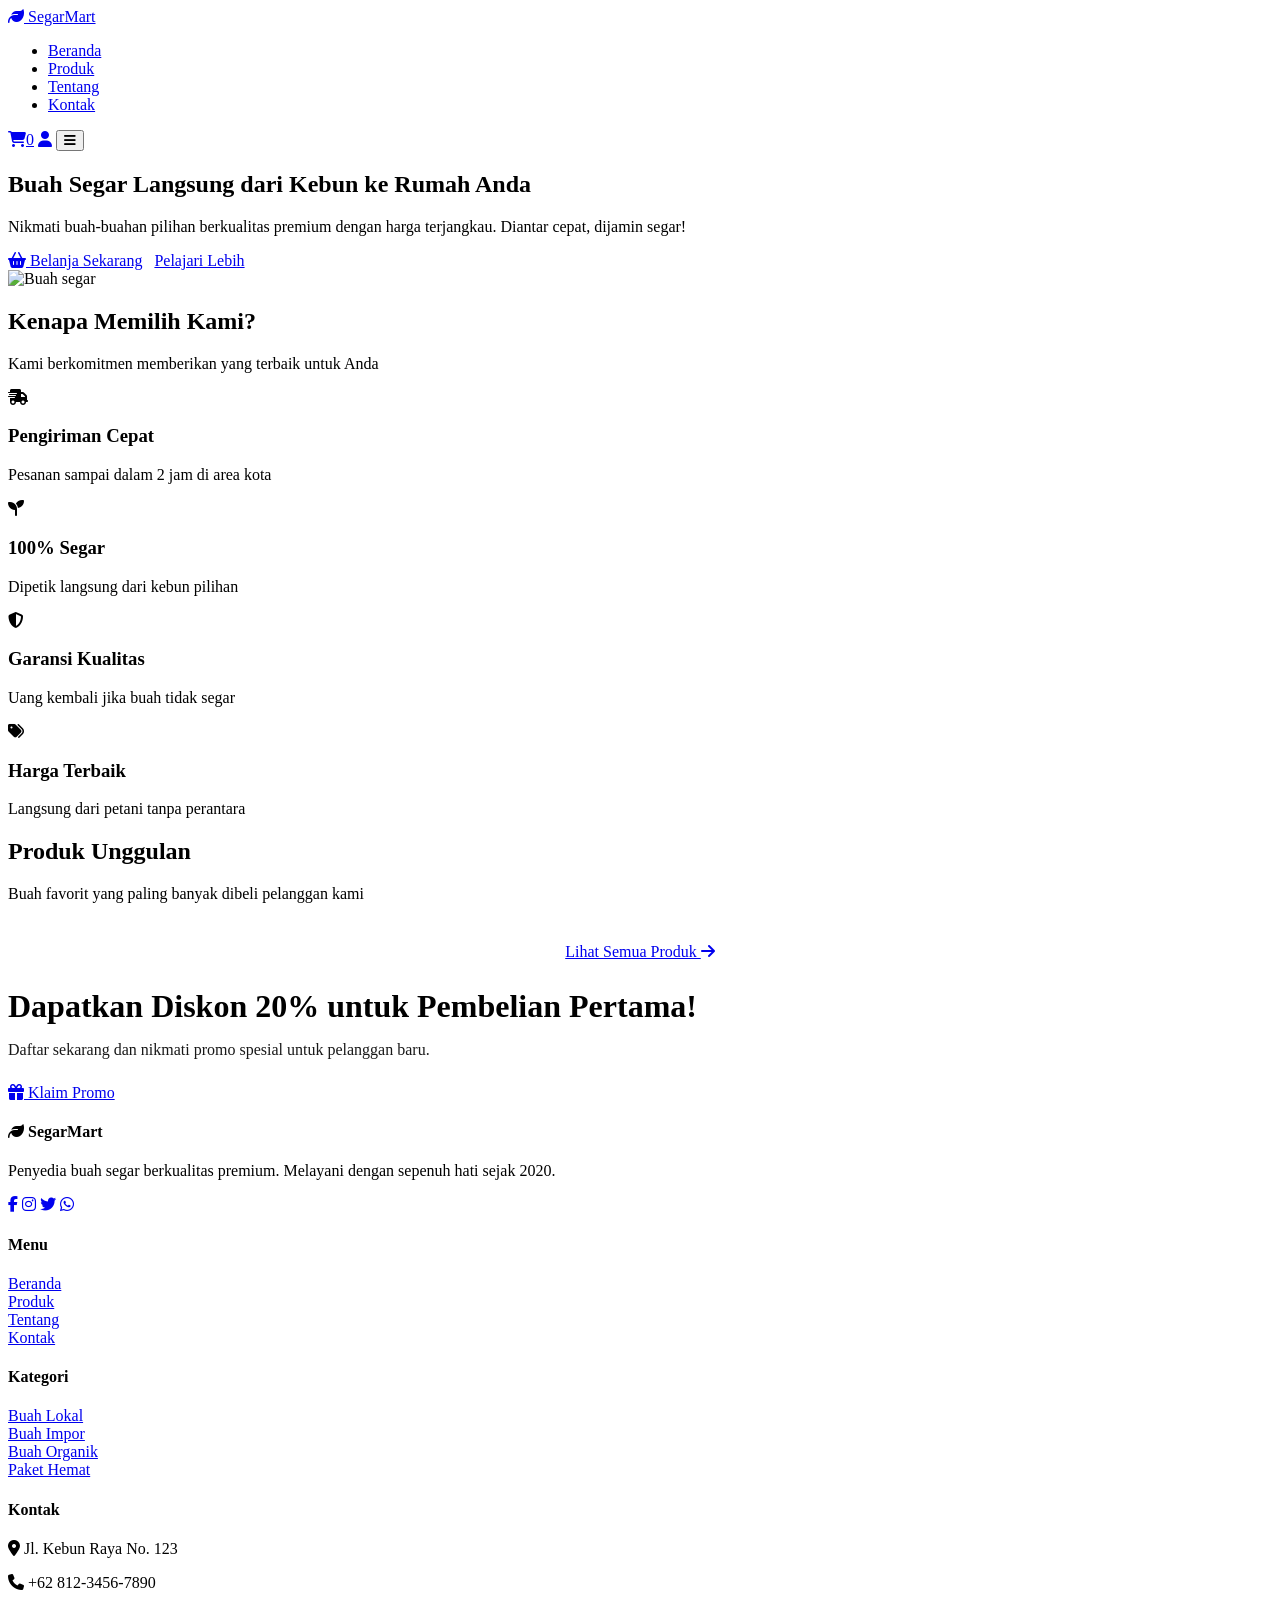
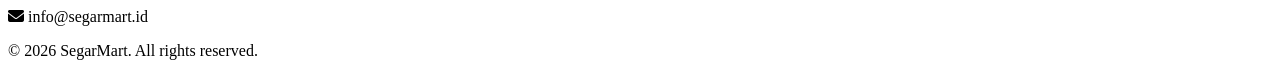
==== index.html @ f32a3e8a "Create index.html" ====
<!DOCTYPE html>
<html lang="id">
<head>
  <meta charset="UTF-8">
  <meta name="viewport" content="width=device-width, initial-scale=1.0">
  <title>SegarMart - Buah Segar Langsung dari Kebun</title>
  <link rel="stylesheet" href="style.css">
  <link rel="stylesheet" href="https://cdnjs.cloudflare.com/ajax/libs/font-awesome/6.4.0/css/all.min.css">
</head>
<body>
  <header>
    <div class="container nav-wrapper">
      <a href="index.html" class="logo">
        <i class="fas fa-leaf"></i> SegarMart
      </a>
      <nav>
        <ul>
          <li><a href="index.html">Beranda</a></li>
          <li><a href="produk.html">Produk</a></li>
          <li><a href="tentang.html">Tentang</a></li>
          <li><a href="kontak.html">Kontak</a></li>
        </ul>
      </nav>
      <div class="nav-icons">
        <a href="keranjang.html"><i class="fas fa-shopping-cart"></i><span class="cart-badge">0</span></a>
        <a href="#"><i class="fas fa-user"></i></a>
        <button class="menu-toggle"><i class="fas fa-bars"></i></button>
      </div>
    </div>
  </header>

  <!-- HERO -->
  <section class="hero">
    <div class="container hero-content">
      <div class="hero-text">
        <h1>Buah <span>Segar</span> Langsung dari Kebun ke Rumah Anda</h1>
        <p>Nikmati buah-buahan pilihan berkualitas premium dengan harga terjangkau. Diantar cepat, dijamin segar!</p>
        <div style="display:flex;gap:12px;flex-wrap:wrap;">
          <a href="produk.html" class="btn btn-primary"><i class="fas fa-shopping-basket"></i> Belanja Sekarang</a>
          <a href="tentang.html" class="btn btn-outline">Pelajari Lebih</a>
        </div>
      </div>
      <div class="hero-img">
        <img src="https://images.unsplash.com/photo-1610832958506-aa56368176cf?w=600" alt="Buah segar">
      </div>
    </div>
  </section>

  <!-- FEATURES -->
  <section>    <div class="container">
      <div class="section-title">
        <h2>Kenapa Memilih Kami?</h2>
        <p>Kami berkomitmen memberikan yang terbaik untuk Anda</p>
      </div>
      <div class="features">
        <div class="feature-card">
          <i class="fas fa-truck-fast"></i>
          <h3>Pengiriman Cepat</h3>
          <p>Pesanan sampai dalam 2 jam di area kota</p>
        </div>
        <div class="feature-card">
          <i class="fas fa-seedling"></i>
          <h3>100% Segar</h3>
          <p>Dipetik langsung dari kebun pilihan</p>
        </div>
        <div class="feature-card">
          <i class="fas fa-shield-halved"></i>
          <h3>Garansi Kualitas</h3>
          <p>Uang kembali jika buah tidak segar</p>
        </div>
        <div class="feature-card">
          <i class="fas fa-tags"></i>
          <h3>Harga Terbaik</h3>
          <p>Langsung dari petani tanpa perantara</p>
        </div>
      </div>
    </div>
  </section>

  <!-- FEATURED PRODUCTS -->
  <section style="background:var(--card);">
    <div class="container">
      <div class="section-title">
        <h2>Produk Unggulan</h2>
        <p>Buah favorit yang paling banyak dibeli pelanggan kami</p>
      </div>
      <div id="featured-products" class="products-grid"></div>
      <div style="text-align:center;margin-top:40px;">
        <a href="produk.html" class="btn btn-primary">Lihat Semua Produk <i class="fas fa-arrow-right"></i></a>
      </div>
    </div>
  </section>

  <!-- CTA -->
      <h2 style="font-size:2rem;margin-bottom:15px;">Dapatkan Diskon 20% untuk Pembelian Pertama!</h2>
      <p style="margin-bottom:25px;opacity:0.9;">Daftar sekarang dan nikmati promo spesial untuk pelanggan baru.</p>
      <a href="kontak.html" class="btn btn-accent"><i class="fas fa-gift"></i> Klaim Promo</a>    </div>
  </section>

  <footer>
    <div class="container">
      <div class="footer-content">
        <div class="footer-col">
          <h4><i class="fas fa-leaf"></i> SegarMart</h4>
          <p>Penyedia buah segar berkualitas premium. Melayani dengan sepenuh hati sejak 2020.</p>
          <div class="social-links">
            <a href="#"><i class="fab fa-facebook-f"></i></a>
            <a href="#"><i class="fab fa-instagram"></i></a>
            <a href="#"><i class="fab fa-twitter"></i></a>
            <a href="#"><i class="fab fa-whatsapp"></i></a>
          </div>
        </div>
        <div class="footer-col">
          <h4>Menu</h4>
          <a href="index.html">Beranda</a><br>
          <a href="produk.html">Produk</a><br>
          <a href="tentang.html">Tentang</a><br>
          <a href="kontak.html">Kontak</a>
        </div>
        <div class="footer-col">
          <h4>Kategori</h4>
          <a href="produk.html">Buah Lokal</a><br>
          <a href="produk.html">Buah Impor</a><br>
          <a href="produk.html">Buah Organik</a><br>
          <a href="produk.html">Paket Hemat</a>
        </div>
        <div class="footer-col">
          <h4>Kontak</h4>
          <p><i class="fas fa-map-marker-alt"></i> Jl. Kebun Raya No. 123</p>
          <p><i class="fas fa-phone"></i> +62 812-3456-7890</p>
          <p><i class="fas fa-envelope"></i> info@segarmart.id</p>
        </div>
      </div>
      <div class="footer-bottom">
        <p>&copy; 2026 SegarMart. All rights reserved.</p>
      </div>
    </div>
  </footer>

  <script src="script.js"></script>
</body>
        </html>
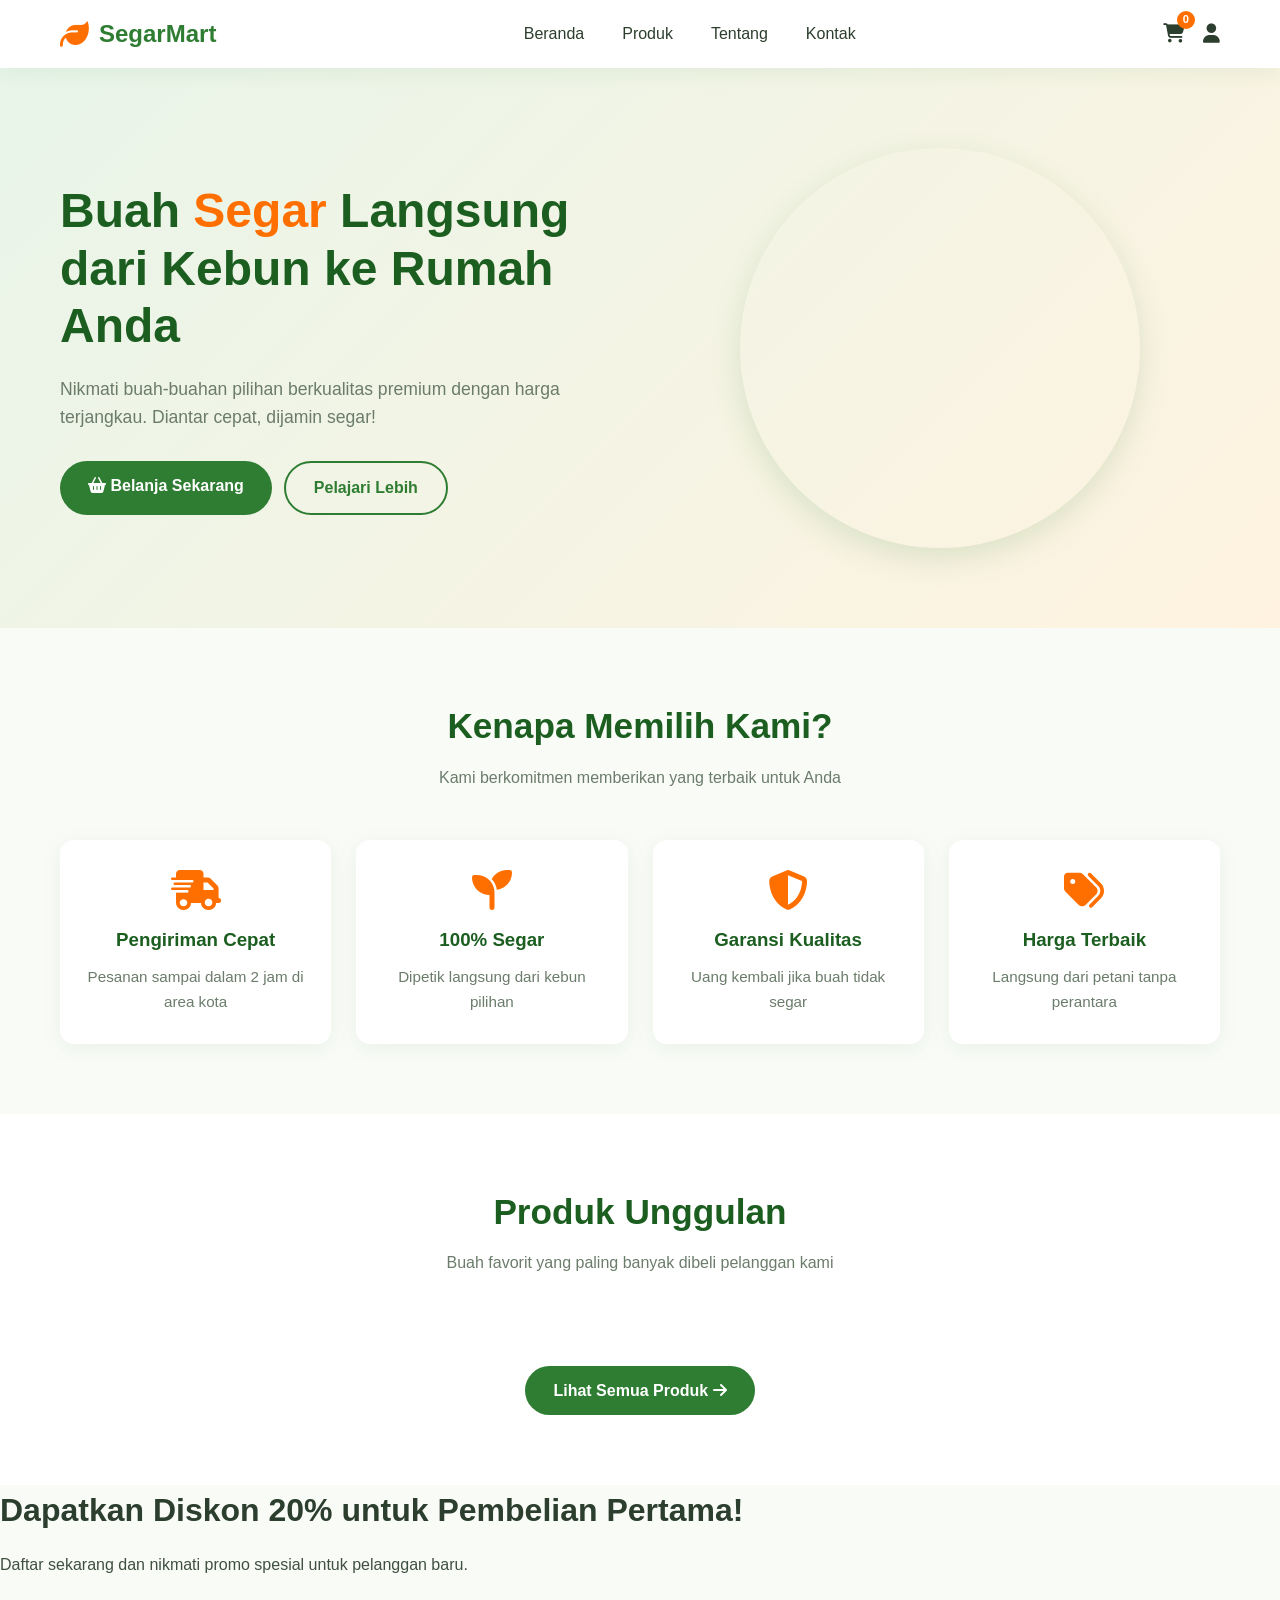
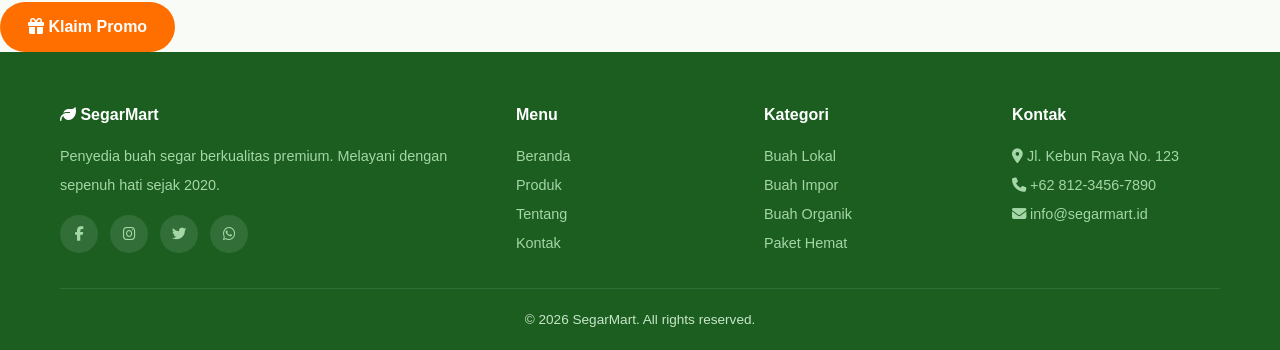
==== commit 3580431d: "Create index.html" ====
--- a/index.html
+++ b/index.html
@@ -138,5 +138,11 @@
   </footer>
 
   <script src="script.js"></script>
+  <!-- Console Viewer untuk Mobile -->
+<script src="https://cdn.jsdelivr.net/npm/eruda"></script>
+<script>
+  eruda.init();
+  eruda.show();
+</script>
 </body>
-        </html>
+  </html>
--- a/style.css
+++ b/style.css
@@ -0,0 +1,701 @@
+* { margin: 0; padding: 0; box-sizing: border-box; }
+
+:root {
+  --primary: #2e7d32;
+  --primary-dark: #1b5e20;
+  --accent: #ff6f00;
+  --accent-light: #ffa726;
+  --bg: #f9fbf7;
+  --card: #ffffff;
+  --text: #2c3e2d;
+  --muted: #6b7c6b;
+  --border: #e3ece3;
+  --shadow: 0 4px 20px rgba(46, 125, 50, 0.08);
+  --shadow-hover: 0 10px 30px rgba(46, 125, 50, 0.15);
+  --radius: 14px;
+  --transition: all 0.3s ease;
+}
+
+body {
+  font-family: 'Segoe UI', Tahoma, sans-serif;
+  background: var(--bg);
+  color: var(--text);
+  line-height: 1.6;
+  min-height: 100vh;
+}
+
+a { text-decoration: none; color: inherit; }
+img { max-width: 100%; display: block; }
+ul { list-style: none; }
+
+.container { max-width: 1200px; margin: 0 auto; padding: 0 20px; }
+
+header {
+  background: var(--card);
+  box-shadow: var(--shadow);
+  position: sticky;
+  top: 0;
+  z-index: 1000;
+}
+
+.nav-wrapper {
+  display: flex;
+  justify-content: space-between;
+  align-items: center;
+  padding: 15px 20px;
+}
+
+.logo {
+  display: flex;
+  align-items: center;  gap: 10px;
+  font-size: 1.5rem;
+  font-weight: 700;
+  color: var(--primary);
+  white-space: nowrap;
+}
+
+.logo i { font-size: 1.8rem; color: var(--accent); }
+
+nav ul {
+  display: flex;
+  gap: 30px;
+}
+
+nav a {
+  font-weight: 500;
+  padding: 8px 4px;
+  position: relative;
+  transition: var(--transition);
+}
+
+nav a:hover, nav a.active { color: var(--primary); }
+
+nav a::after {
+  content: '';
+  position: absolute;
+  bottom: 0; left: 0;
+  width: 0; height: 2px;
+  background: var(--primary);
+  transition: var(--transition);
+}
+
+nav a:hover::after, nav a.active::after { width: 100%; }
+
+.nav-icons { display: flex; gap: 18px; align-items: center; }
+.nav-icons a {
+  position: relative;
+  font-size: 1.2rem;
+  color: var(--text);
+  transition: var(--transition);
+}
+.nav-icons a:hover { color: var(--primary); }
+
+.cart-badge {
+  position: absolute;
+  top: -8px; right: -10px;
+  background: var(--accent);
+  color: white;
+  font-size: 0.7rem;
+  width: 18px; height: 18px;  border-radius: 50%;
+  display: flex;
+  align-items: center;
+  justify-content: center;
+  font-weight: 700;
+}
+
+.menu-toggle {
+  display: none;
+  font-size: 1.5rem;
+  cursor: pointer;
+  background: none;
+  border: none;
+  color: var(--text);
+  padding: 5px;
+}
+
+.hero {
+  background: linear-gradient(135deg, #e8f5e9 0%, #fff3e0 100%);
+  padding: 80px 0;
+  overflow: hidden;
+}
+
+.hero-content {
+  display: grid;
+  grid-template-columns: 1fr 1fr;
+  gap: 40px;
+  align-items: center;
+}
+
+.hero-text h1 {
+  font-size: 3rem;
+  line-height: 1.2;
+  margin-bottom: 20px;
+  color: var(--primary-dark);
+}
+
+.hero-text h1 span { color: var(--accent); }
+
+.hero-text p {
+  font-size: 1.1rem;
+  color: var(--muted);
+  margin-bottom: 30px;
+}
+
+.hero-img {
+  border-radius: 50%;
+  overflow: hidden;
+  width: 400px;
+  height: 400px;  margin: 0 auto;
+  box-shadow: var(--shadow-hover);
+  animation: float 4s ease-in-out infinite;
+}
+
+.hero-img img { width: 100%; height: 100%; object-fit: cover; }
+
+@keyframes float {
+  0%, 100% { transform: translateY(0); }
+  50% { transform: translateY(-15px); }
+}
+
+.btn {
+  display: inline-block;
+  padding: 12px 28px;
+  border-radius: 50px;
+  font-weight: 600;
+  cursor: pointer;
+  border: none;
+  transition: var(--transition);
+  font-size: 1rem;
+}
+
+.btn-primary {
+  background: var(--primary);
+  color: white;
+}
+.btn-primary:hover {
+  background: var(--primary-dark);
+  transform: translateY(-2px);
+  box-shadow: var(--shadow-hover);
+}
+
+.btn-accent {
+  background: var(--accent);
+  color: white;
+}
+.btn-accent:hover {
+  background: #e65100;
+  transform: translateY(-2px);
+}
+
+.btn-outline {
+  background: transparent;
+  border: 2px solid var(--primary);
+  color: var(--primary);
+}
+.btn-outline:hover {
+  background: var(--primary);
+  color: white;}
+
+section { padding: 70px 0; }
+
+.section-title {
+  text-align: center;
+  margin-bottom: 50px;
+}
+
+.section-title h2 {
+  font-size: 2.2rem;
+  color: var(--primary-dark);
+  margin-bottom: 10px;
+}
+
+.section-title p { color: var(--muted); }
+
+.features {
+  display: grid;
+  grid-template-columns: repeat(auto-fit, minmax(220px, 1fr));
+  gap: 25px;
+}
+
+.feature-card {
+  background: var(--card);
+  padding: 30px 20px;
+  border-radius: var(--radius);
+  text-align: center;
+  box-shadow: var(--shadow);
+  transition: var(--transition);
+}
+
+.feature-card:hover {
+  transform: translateY(-8px);
+  box-shadow: var(--shadow-hover);
+}
+
+.feature-card i {
+  font-size: 2.5rem;
+  color: var(--accent);
+  margin-bottom: 15px;
+}
+
+.feature-card h3 { margin-bottom: 10px; color: var(--primary-dark); }
+.feature-card p { color: var(--muted); font-size: 0.95rem; }
+
+.products-grid {
+  display: grid;
+  grid-template-columns: repeat(auto-fill, minmax(240px, 1fr));
+  gap: 25px;}
+
+.product-card {
+  background: var(--card);
+  border-radius: var(--radius);
+  overflow: hidden;
+  box-shadow: var(--shadow);
+  transition: var(--transition);
+  display: flex;
+  flex-direction: column;
+}
+
+.product-card:hover {
+  transform: translateY(-5px);
+  box-shadow: var(--shadow-hover);
+}
+
+.product-img {
+  height: 200px;
+  overflow: hidden;
+  position: relative;
+}
+
+.product-img img {
+  width: 100%;
+  height: 100%;
+  object-fit: cover;
+  transition: transform 0.5s ease;
+}
+
+.product-card:hover .product-img img { transform: scale(1.08); }
+
+.product-tag {
+  position: absolute;
+  top: 12px; left: 12px;
+  background: var(--accent);
+  color: white;
+  padding: 4px 12px;
+  border-radius: 20px;
+  font-size: 0.75rem;
+  font-weight: 600;
+}
+
+.product-info { padding: 18px; flex-grow: 1; display: flex; flex-direction: column; }
+.product-info h3 { font-size: 1.1rem; margin-bottom: 6px; color: var(--primary-dark); }
+.product-rating { color: #ffc107; font-size: 0.85rem; margin-bottom: 8px; }
+.product-rating span { color: var(--muted); margin-left: 5px; }
+
+.product-price {
+  font-size: 1.25rem;  font-weight: 700;
+  color: var(--accent);
+  margin-bottom: 12px;
+}
+.product-price small { color: var(--muted); font-weight: 400; font-size: 0.8rem; }
+
+.product-actions { display: flex; gap: 8px; margin-top: auto; }
+.product-actions .btn { flex: 1; padding: 10px; font-size: 0.9rem; }
+
+.filter-bar {
+  display: flex;
+  flex-wrap: wrap;
+  gap: 10px;
+  justify-content: center;
+  margin-bottom: 40px;
+}
+
+.filter-btn {
+  padding: 8px 20px;
+  border: 2px solid var(--border);
+  background: white;
+  border-radius: 50px;
+  cursor: pointer;
+  font-weight: 500;
+  transition: var(--transition);
+}
+
+.filter-btn:hover, .filter-btn.active {
+  background: var(--primary);
+  color: white;
+  border-color: var(--primary);
+}
+
+.detail-wrapper {
+  display: grid;
+  grid-template-columns: 1fr 1fr;
+  gap: 50px;
+  background: var(--card);
+  padding: 40px;
+  border-radius: var(--radius);
+  box-shadow: var(--shadow);
+}
+
+.detail-img {
+  border-radius: var(--radius);
+  overflow: hidden;
+  height: 450px;
+}
+.detail-img img { width: 100%; height: 100%; object-fit: cover; }
+.detail-info h1 { font-size: 2rem; color: var(--primary-dark); margin-bottom: 10px; }.detail-info .product-rating { font-size: 1rem; margin-bottom: 15px; }
+.detail-info .price {
+  font-size: 2rem;
+  color: var(--accent);
+  font-weight: 700;
+  margin-bottom: 20px;
+}
+.detail-info .desc { color: var(--muted); margin-bottom: 25px; line-height: 1.8; }
+
+.qty-control {
+  display: flex;
+  align-items: center;
+  gap: 15px;
+  margin-bottom: 25px;
+}
+
+.qty-control button {
+  width: 40px; height: 40px;
+  border: 2px solid var(--border);
+  background: white;
+  border-radius: 8px;
+  font-size: 1.2rem;
+  cursor: pointer;
+  transition: var(--transition);
+}
+.qty-control button:hover { border-color: var(--primary); color: var(--primary); }
+.qty-control input {
+  width: 60px; height: 40px;
+  text-align: center;
+  border: 2px solid var(--border);
+  border-radius: 8px;
+  font-size: 1rem;
+  font-weight: 600;
+}
+
+.detail-actions { display: flex; gap: 12px; flex-wrap: wrap; }
+
+.cart-wrapper {
+  display: grid;
+  grid-template-columns: 2fr 1fr;
+  gap: 30px;
+}
+
+.cart-items {
+  background: var(--card);
+  border-radius: var(--radius);
+  padding: 25px;
+  box-shadow: var(--shadow);
+}
+.cart-item {
+  display: grid;
+  grid-template-columns: 100px 1fr auto auto auto;
+  gap: 20px;
+  align-items: center;
+  padding: 15px 0;
+  border-bottom: 1px solid var(--border);
+}
+
+.cart-item:last-child { border-bottom: none; }
+
+.cart-item img {
+  width: 100px; height: 100px;
+  object-fit: cover;
+  border-radius: 10px;
+}
+
+.cart-item h4 { color: var(--primary-dark); margin-bottom: 5px; }
+.cart-item .item-price { color: var(--accent); font-weight: 600; }
+
+.cart-item .remove-btn {
+  background: #ffebee;
+  color: #c62828;
+  border: none;
+  width: 36px; height: 36px;
+  border-radius: 50%;
+  cursor: pointer;
+  transition: var(--transition);
+}
+.cart-item .remove-btn:hover { background: #c62828; color: white; }
+
+.cart-summary {
+  background: var(--card);
+  border-radius: var(--radius);
+  padding: 25px;
+  box-shadow: var(--shadow);
+  height: fit-content;
+  position: sticky;
+  top: 100px;
+}
+
+.cart-summary h3 { margin-bottom: 20px; color: var(--primary-dark); }
+
+.summary-row {
+  display: flex;
+  justify-content: space-between;
+  padding: 10px 0;
+  border-bottom: 1px dashed var(--border);
+}
+.summary-row.total {
+  border-bottom: none;
+  border-top: 2px solid var(--border);
+  margin-top: 10px;
+  padding-top: 15px;
+  font-size: 1.3rem;
+  font-weight: 700;
+  color: var(--primary-dark);
+}
+
+.cart-summary .btn { width: 100%; margin-top: 20px; }
+
+.empty-state {
+  text-align: center;
+  padding: 60px 20px;
+  color: var(--muted);
+}
+.empty-state i { font-size: 4rem; color: var(--border); margin-bottom: 15px; }
+.empty-state h3 { color: var(--primary-dark); margin-bottom: 10px; }
+
+.about-content {
+  display: grid;
+  grid-template-columns: 1fr 1fr;
+  gap: 50px;
+  align-items: center;
+}
+
+.about-img {
+  border-radius: var(--radius);
+  overflow: hidden;
+  height: 400px;
+  box-shadow: var(--shadow-hover);
+}
+.about-img img { width: 100%; height: 100%; object-fit: cover; }
+
+.about-text h2 { font-size: 2rem; color: var(--primary-dark); margin-bottom: 15px; }
+.about-text p { color: var(--muted); margin-bottom: 15px; }
+
+.stats {
+  display: grid;
+  grid-template-columns: repeat(3, 1fr);
+  gap: 20px;
+  margin-top: 30px;
+}
+
+.stat {
+  text-align: center;
+  padding: 20px;
+  background: var(--bg);
+  border-radius: 10px;}
+.stat i { font-size: 1.8rem; color: var(--accent); margin-bottom: 8px; }
+.stat h4 { font-size: 1.8rem; color: var(--primary-dark); }
+.stat p { font-size: 0.85rem; color: var(--muted); }
+
+.contact-wrapper {
+  display: grid;
+  grid-template-columns: 1fr 1fr;
+  gap: 40px;
+}
+
+.contact-info {
+  background: var(--card);
+  padding: 35px;
+  border-radius: var(--radius);
+  box-shadow: var(--shadow);
+}
+
+.contact-item {
+  display: flex;
+  gap: 15px;
+  align-items: flex-start;
+  margin-bottom: 25px;
+}
+
+.contact-item i {
+  width: 45px; height: 45px;
+  background: #e8f5e9;
+  color: var(--primary);
+  border-radius: 50%;
+  display: flex;
+  align-items: center;
+  justify-content: center;
+  font-size: 1.2rem;
+  flex-shrink: 0;
+}
+
+.contact-item h4 { color: var(--primary-dark); margin-bottom: 3px; }
+.contact-item p { color: var(--muted); font-size: 0.95rem; }
+
+.contact-form {
+  background: var(--card);
+  padding: 35px;
+  border-radius: var(--radius);
+  box-shadow: var(--shadow);
+}
+
+.form-group { margin-bottom: 18px; }
+.form-group label { display: block; margin-bottom: 6px; font-weight: 500; }
+.form-group input, .form-group textarea {  width: 100%;
+  padding: 12px 15px;
+  border: 2px solid var(--border);
+  border-radius: 10px;
+  font-size: 1rem;
+  font-family: inherit;
+  transition: var(--transition);
+}
+.form-group input:focus, .form-group textarea:focus {
+  outline: none;
+  border-color: var(--primary);
+}
+.form-group textarea { resize: vertical; min-height: 120px; }
+
+footer {
+  background: var(--primary-dark);
+  color: #c8e6c9;
+  padding: 50px 0 20px;
+}
+
+.footer-content {
+  display: grid;
+  grid-template-columns: 2fr 1fr 1fr 1fr;
+  gap: 40px;
+  margin-bottom: 30px;
+}
+
+.footer-col h4 { color: white; margin-bottom: 15px; }
+.footer-col p, .footer-col a { color: #a5d6a7; font-size: 0.9rem; line-height: 2; }
+.footer-col a:hover { color: white; }
+
+.social-links { display: flex; gap: 12px; margin-top: 15px; }
+.social-links a {
+  width: 38px; height: 38px;
+  background: rgba(255,255,255,0.1);
+  border-radius: 50%;
+  display: flex;
+  align-items: center;
+  justify-content: center;
+  transition: var(--transition);
+}
+.social-links a:hover { background: var(--accent); color: white; }
+
+.footer-bottom {
+  text-align: center;
+  padding-top: 20px;
+  border-top: 1px solid rgba(255,255,255,0.1);
+  font-size: 0.85rem;
+}
+.toast {
+  position: fixed;
+  bottom: 30px; right: 30px;
+  background: var(--primary);
+  color: white;
+  padding: 15px 25px;
+  border-radius: 10px;
+  box-shadow: var(--shadow-hover);
+  display: flex;
+  align-items: center;
+  gap: 10px;
+  transform: translateX(400px);
+  transition: transform 0.4s ease;
+  z-index: 2000;
+}
+.toast.show { transform: translateX(0); }
+.toast i { font-size: 1.3rem; }
+
+@media (max-width: 900px) {
+  .hero-content, .detail-wrapper, .about-content, .contact-wrapper, .cart-wrapper {
+    grid-template-columns: 1fr;
+  }
+  .hero-img { width: 280px; height: 280px; }
+  .hero-text h1 { font-size: 2.2rem; }
+  .footer-content { grid-template-columns: 1fr 1fr; }
+  .cart-item { grid-template-columns: 80px 1fr; gap: 10px; }
+  .cart-item img { width: 80px; height: 80px; }
+  .cart-item .qty-control, .cart-item .item-price, .cart-item .remove-btn {
+    grid-column: 2;
+  }
+}
+
+@media (max-width: 600px) {
+  nav ul {
+    position: absolute;
+    top: 100%; left: 0; right: 0;
+    background: white;
+    flex-direction: column;
+    padding: 20px;
+    box-shadow: var(--shadow);
+    display: none;
+  }
+  nav ul.show { display: flex; }
+  .menu-toggle { display: block; }
+  .hero-text h1 { font-size: 1.8rem; }
+  .footer-content { grid-template-columns: 1fr; }
+  .stats { grid-template-columns: 1fr; }
+}
+
+@media (max-width: 768px) {  .nav-wrapper {
+    padding: 12px 15px;
+    gap: 10px;
+  }
+  .logo {
+    font-size: 1.2rem;
+  }
+  .logo i {
+    font-size: 1.4rem;
+  }
+  .nav-icons {
+    gap: 12px;
+  }
+  .nav-icons a {
+    font-size: 1.2rem;
+  }
+  .nav-icons a[href="#"]:last-child {
+    display: none;
+  }
+  .menu-toggle {
+    display: block;
+    font-size: 1.4rem;
+  }
+  nav ul {
+    position: absolute;
+    top: 100%;
+    left: 0;
+    right: 0;
+    background: white;
+    flex-direction: column;
+    padding: 20px;
+    box-shadow: var(--shadow);
+    display: none;
+    gap: 0;
+    z-index: 999;
+  }
+  nav ul.show {
+    display: flex;
+  }
+  nav a {
+    display: block;
+    padding: 12px 0;
+    border-bottom: 1px solid var(--border);
+  }
+  nav a:last-child {
+    border-bottom: none;
+  }
+}
+
+@media (min-width: 769px) {  .menu-toggle {
+    display: none !important;
+  }
+  nav ul {
+    display: flex !important;
+    flex-direction: row;
+    gap: 30px;
+  }
+}
+
+.product-actions .btn {
+  display: flex;
+  align-items: center;
+  justify-content: center;
+}
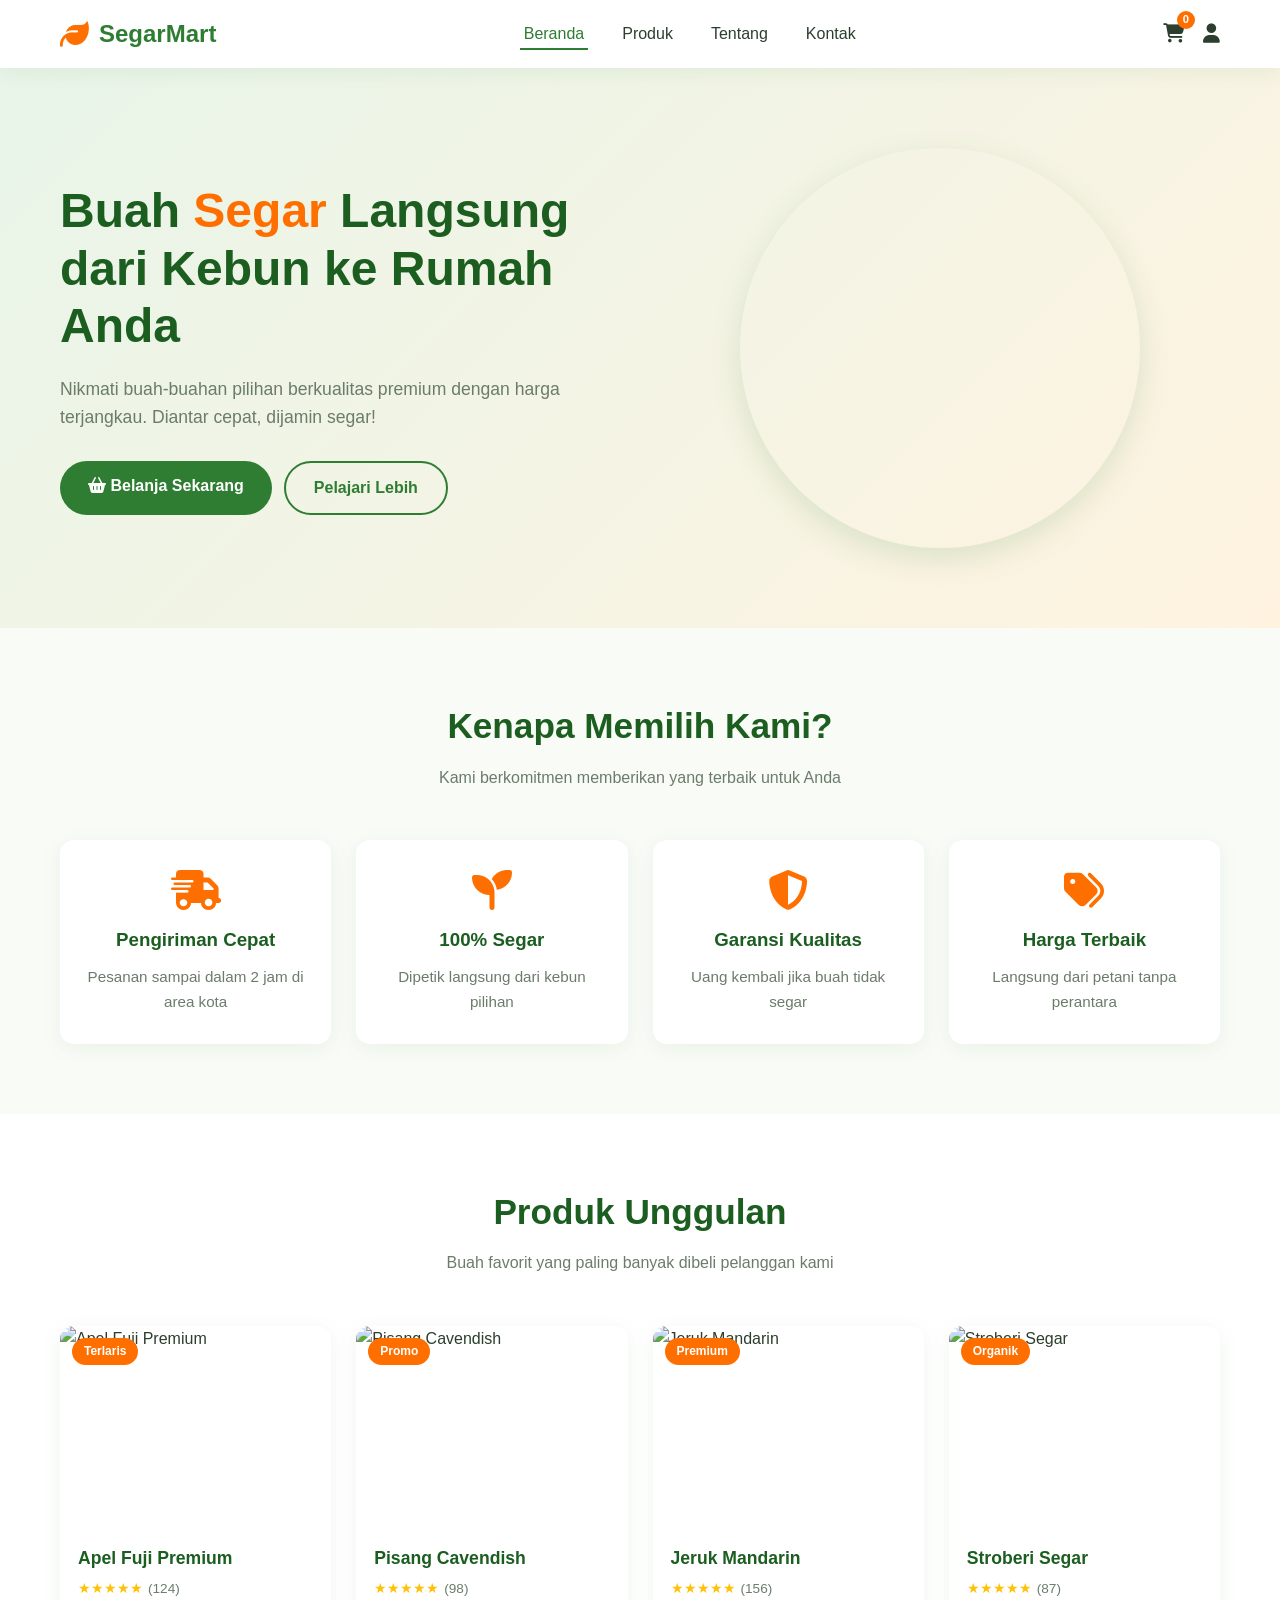
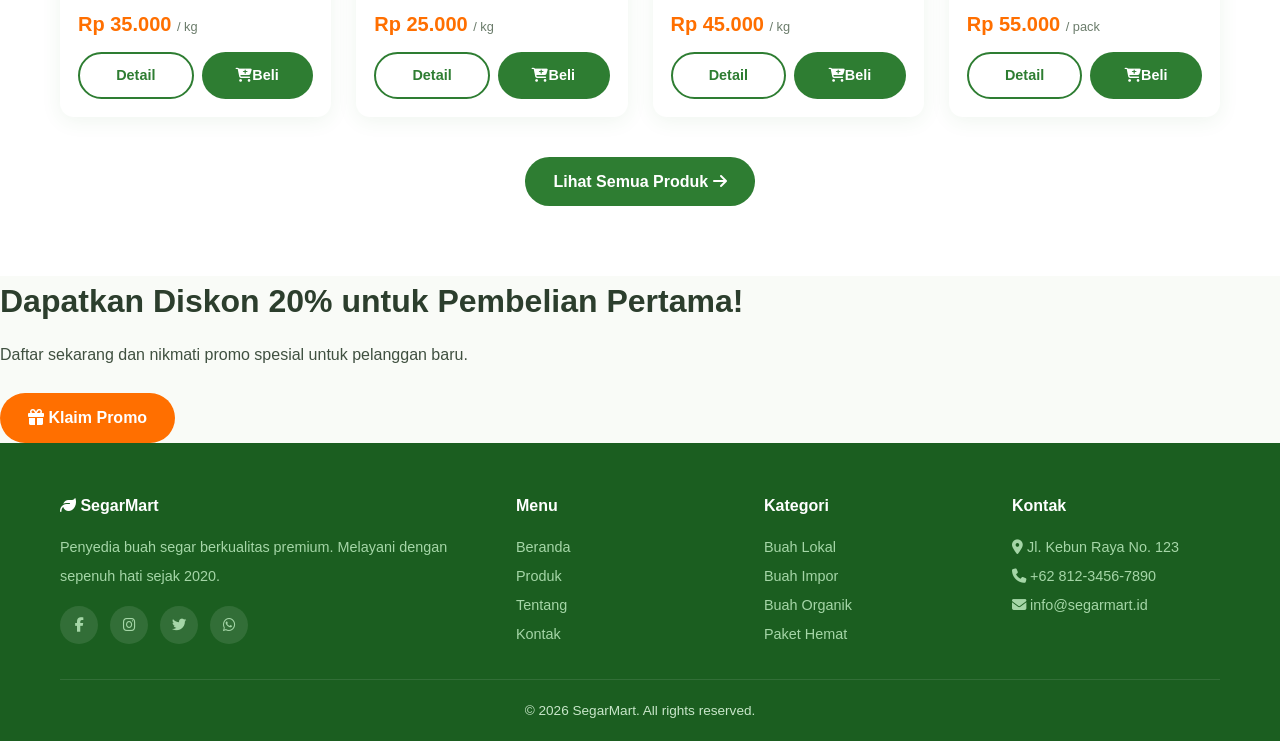
==== commit 94ad99ba: "Create index.html" ====
--- a/index.html
+++ b/index.html
@@ -138,11 +138,6 @@
   </footer>
 
   <script src="script.js"></script>
-  <!-- Console Viewer untuk Mobile -->
-<script src="https://cdn.jsdelivr.net/npm/eruda"></script>
-<script>
-  eruda.init();
-  eruda.show();
 </script>
 </body>
-  </html>
+                          </html>
